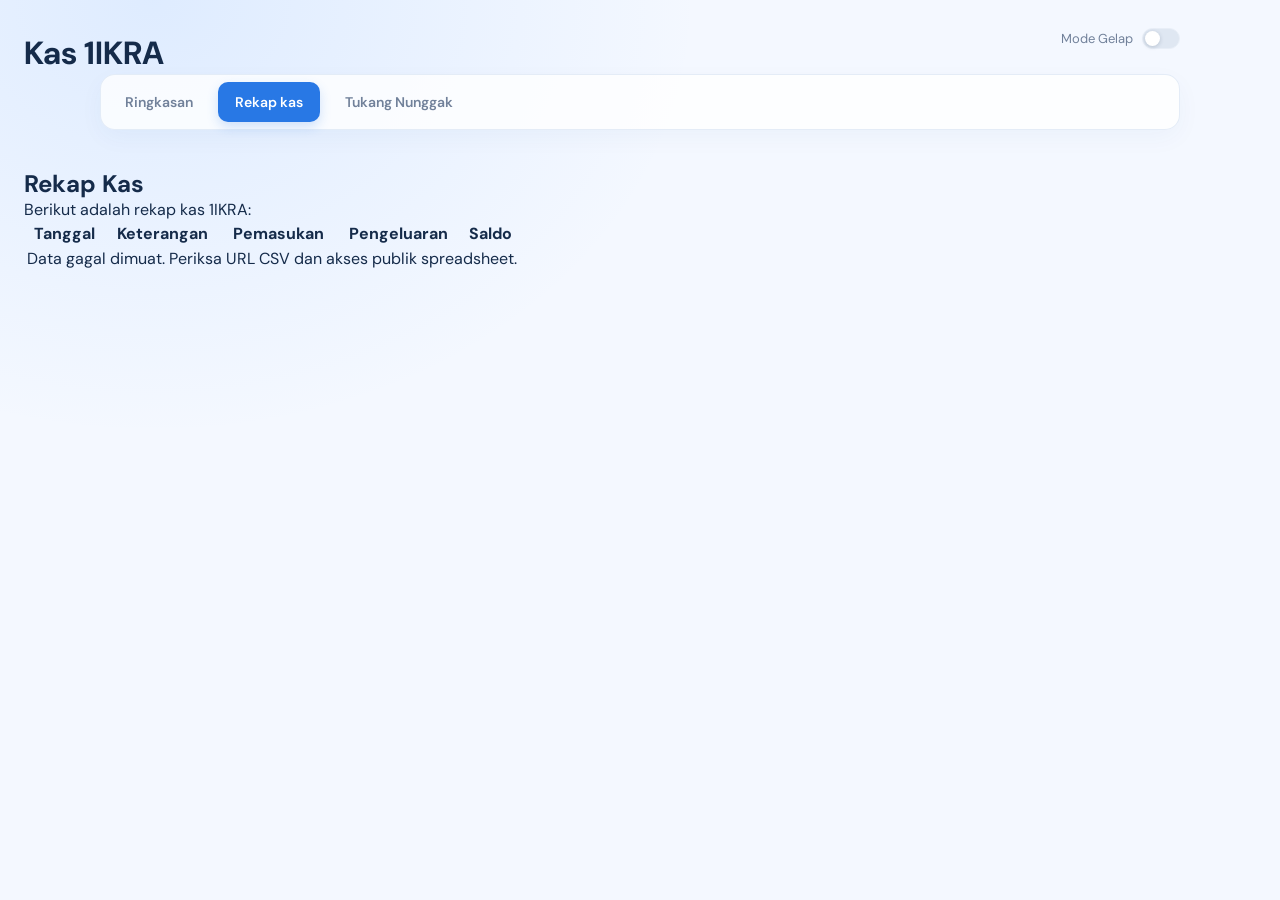
==== rekap kas/index.html @ 18243fe7 "Add files via upload" ====
<!doctype html>
<html lang="id">
  <head>
    <meta charset="UTF-8" />
    <meta name="viewport" content="width=device-width, initial-scale=1.0" />
    <title>Rekap Kas</title>
    <link rel="stylesheet" href="style.css" />
  </head>
  <body>
    <h1>Kas 1IKRA</h1>
    <div id="mode-toggle">
      <label for="mode-switch">Mode Gelap</label>
      <input type="checkbox" id="mode-switch" />
    </div>
    <div id="navbar">
      <a href="main.html">Ringkasan</a
      ><a href="index.html" aria-current="page">Rekap kas</a>
      <a href="nunggak.html">Tukang Nunggak</a>
    </div>
    <section>
      <div id="card">
        <h2>Rekap Kas</h2>
        <p>Berikut adalah rekap kas 1IKRA:</p>
        <div
          class="table-scroll table-scroll--wide"
          role="region"
          aria-label="Tabel rekap kas"
          tabindex="0"
        >
          <table>
            <thead>
              <tr>
                <th>Tanggal</th>
                <th>Keterangan</th>
                <th>Pemasukan</th>
                <th>Pengeluaran</th>
                <th>Saldo</th>
              </tr>
            </thead>
            <tbody id="rekap-table-body">
              <!-- Data akan diisi melalui JavaScript -->
            </tbody>
          </table>
        </div>
      </div>
    </section>
    <script src="app.js" defer></script>
    <script src="theme.js" defer></script>
  </body>
</html>
---- rekap kas/style.css ----
@import url("https://fonts.googleapis.com/css2?family=DM+Sans:wght@400;500;600;700&family=Manrope:wght@500;600;700;800&display=swap");

:root {
  color-scheme: light;
  --background: #f4f8ff;
  --surface: #ffffff;
  --text: #152b4a;
  --muted: #71819a;
  --blue: #2878e5;
  --blue-dark: #1559bd;
  --blue-soft: #eaf3ff;
  --border: #e8eef7;
  --shadow: 0 18px 50px rgba(37, 85, 145, 0.09);
}

:root[data-theme="dark"] {
  color-scheme: dark;
  --background: #0b1423;
  --surface: #121f32;
  --text: #e8f0fc;
  --muted: #9aacc5;
  --blue: #5a9cff;
  --blue-dark: #8bbaff;
  --blue-soft: #1c3150;
  --border: #24364f;
  --shadow: 0 18px 50px rgba(0, 0, 0, 0.24);
}

* {
  box-sizing: border-box;
  margin: 0;
}

body {
  min-width: 320px;
  min-height: 100vh;
  padding: 32px 24px 64px;
  background:
    radial-gradient(
      ellipse at 12% 0%,
      rgba(91, 161, 255, 0.14),
      transparent 34rem
    ),
    var(--background);
  color: var(--text);
  font-family: "DM Sans", sans-serif;
}

:root[data-theme="dark"] body {
  background:
    radial-gradient(
      ellipse at 12% 0%,
      rgba(49, 111, 190, 0.16),
      transparent 34rem
    ),
    var(--background);
}

header,
main,
#navbar {
  width: min(100%, 1080px);
  margin-inline: auto;
}

header {
  min-height: 68px;
  margin-bottom: 28px;
}

.brand {
  display: flex;
  align-items: center;
  gap: 12px;
}

.brand-mark {
  display: grid;
  width: 46px;
  height: 46px;
  place-items: center;
  border-radius: 15px;
  background: linear-gradient(145deg, #4c9cff, #2168d2);
  box-shadow: 0 8px 18px rgba(40, 120, 229, 0.24);
  color: #fff;
  font-family: "Manrope", sans-serif;
  font-size: 20px;
  font-weight: 800;
}

.brand-name {
  font-family: "Manrope", sans-serif;
  font-size: 17px;
  font-weight: 800;
  letter-spacing: -0.04em;
}

.brand-caption {
  margin-top: 2px;
  color: var(--muted);
  font-size: 12px;
}

#mode-toggle {
  position: fixed;
  z-index: 2;
  top: 28px;
  right: max(24px, calc((100vw - 1080px) / 2));
  display: flex;
  align-items: center;
  gap: 9px;
  color: var(--muted);
  font-size: 13px;
}

#mode-switch {
  width: 38px;
  height: 21px;
  margin: 0;
  appearance: none;
  border: 1px solid var(--border);
  border-radius: 20px;
  background: #dfe7f2;
  cursor: pointer;
  transition: background 160ms ease;
}

#mode-switch::before {
  display: block;
  width: 15px;
  height: 15px;
  margin: 2px;
  border-radius: 50%;
  background: #fff;
  box-shadow: 0 1px 4px rgba(21, 43, 74, 0.2);
  content: "";
  transition: transform 160ms ease;
}

#mode-switch:checked {
  border-color: var(--blue);
  background: var(--blue);
}

:root[data-theme="dark"] #mode-switch:not(:checked) {
  background: #34445c;
}

#mode-switch:checked::before {
  transform: translateX(17px);
}

#mode-switch:focus-visible,
#navbar a:focus-visible {
  outline: 3px solid rgba(40, 120, 229, 0.35);
  outline-offset: 3px;
}

#navbar {
  display: flex;
  gap: 8px;
  margin-bottom: 38px;
  padding: 7px;
  border: 1px solid rgba(222, 232, 246, 0.8);
  border-radius: 15px;
  background: rgba(255, 255, 255, 0.78);
  box-shadow: 0 8px 24px rgba(37, 85, 145, 0.04);
}

:root[data-theme="dark"] #navbar {
  border-color: var(--border);
  background: rgba(18, 31, 50, 0.88);
  box-shadow: 0 8px 24px rgba(0, 0, 0, 0.15);
}

#navbar a {
  padding: 11px 17px;
  border-radius: 10px;
  color: var(--muted);
  font-size: 14px;
  font-weight: 600;
  text-decoration: none;
  transition:
    background 160ms ease,
    color 160ms ease;
}

#navbar a:hover {
  background: var(--blue-soft);
  color: var(--blue-dark);
}

#navbar a[aria-current="page"] {
  background: var(--blue);
  color: #fff;
  box-shadow: 0 5px 12px rgba(40, 120, 229, 0.2);
}

.page-heading {
  margin-bottom: 25px;
}

.eyebrow {
  margin-bottom: 8px;
  color: var(--blue);
  font-size: 11px;
  font-weight: 700;
  letter-spacing: 0.14em;
  text-transform: uppercase;
}

.page-heading h1 {
  font-family: "Manrope", sans-serif;
  font-size: clamp(25px, 4vw, 34px);
  font-weight: 800;
  letter-spacing: -0.055em;
}

.page-heading p {
  margin-top: 8px;
  color: var(--muted);
  font-size: 14px;
}

.summary-grid {
  display: grid;
  grid-template-columns: repeat(3, minmax(0, 1fr));
  gap: 20px;
}

.summary-card {
  position: relative;
  overflow: hidden;
  min-height: 195px;
  padding: 24px;
  border: 1px solid var(--border);
  border-radius: 20px;
  background: var(--surface);
  box-shadow: var(--shadow);
  transition:
    transform 180ms ease,
    box-shadow 180ms ease;
}

.summary-card:hover {
  transform: translateY(-4px);
  box-shadow: 0 24px 55px rgba(37, 85, 145, 0.14);
}

.summary-card::after {
  position: absolute;
  right: -28px;
  bottom: -54px;
  width: 145px;
  height: 145px;
  border: 20px solid rgba(40, 120, 229, 0.045);
  border-radius: 50%;
  content: "";
  pointer-events: none;
}

.card-topline {
  display: flex;
  align-items: center;
  justify-content: space-between;
  gap: 12px;
  margin-bottom: 26px;
}

.card-label {
  color: var(--muted);
  font-size: 13px;
  font-weight: 600;
}

.card-icon {
  display: grid;
  width: 42px;
  height: 42px;
  place-items: center;
  border-radius: 13px;
  background: var(--blue-soft);
  color: var(--blue);
  font-size: 20px;
  font-weight: 700;
}

.summary-card h2 {
  position: relative;
  z-index: 1;
  font-family: "Manrope", sans-serif;
  font-size: clamp(22px, 3vw, 29px);
  font-weight: 800;
  letter-spacing: -0.045em;
  overflow-wrap: anywhere;
}

.summary-card .card-note {
  margin-top: 8px;
  color: var(--muted);
  font-size: 12px;
}

.summary-card.balance {
  border-color: transparent;
  background: linear-gradient(145deg, #2878e5, #1559bd);
  color: #fff;
}

.summary-card.balance::after {
  border-color: rgba(255, 255, 255, 0.09);
}

.summary-card.balance .card-label,
.summary-card.balance .card-note {
  color: rgba(255, 255, 255, 0.76);
}

.summary-card.balance .card-icon {
  background: rgba(255, 255, 255, 0.16);
  color: #fff;
}

:root[data-theme="dark"] .summary-card.balance {
  background: linear-gradient(145deg, #2367bd, #17478c);
}

section {
  color: var(--text);
}

#card,
table {
  color: var(--text);
}

table {
  border-color: var(--border);
}

th,
td {
  border-color: var(--border);
}

:root[data-theme="dark"] th {
  background: #1a2a41;
}

:root[data-theme="dark"] tbody tr:nth-child(even) {
  background: #15243a;
}

@media (max-width: 760px) {
  body {
    padding: 24px 18px 48px;
  }

  #mode-toggle {
    position: static;
    justify-content: flex-end;
    margin: -56px 0 31px;
  }

  #navbar {
    margin-bottom: 32px;
  }

  .summary-grid {
    grid-template-columns: 1fr;
    gap: 14px;
  }

  .summary-card {
    min-height: 170px;
  }
}

@media (prefers-reduced-motion: reduce) {
  *,
  *::before,
  *::after {
    scroll-behavior: auto !important;
    transition-duration: 0.01ms !important;
  }
}
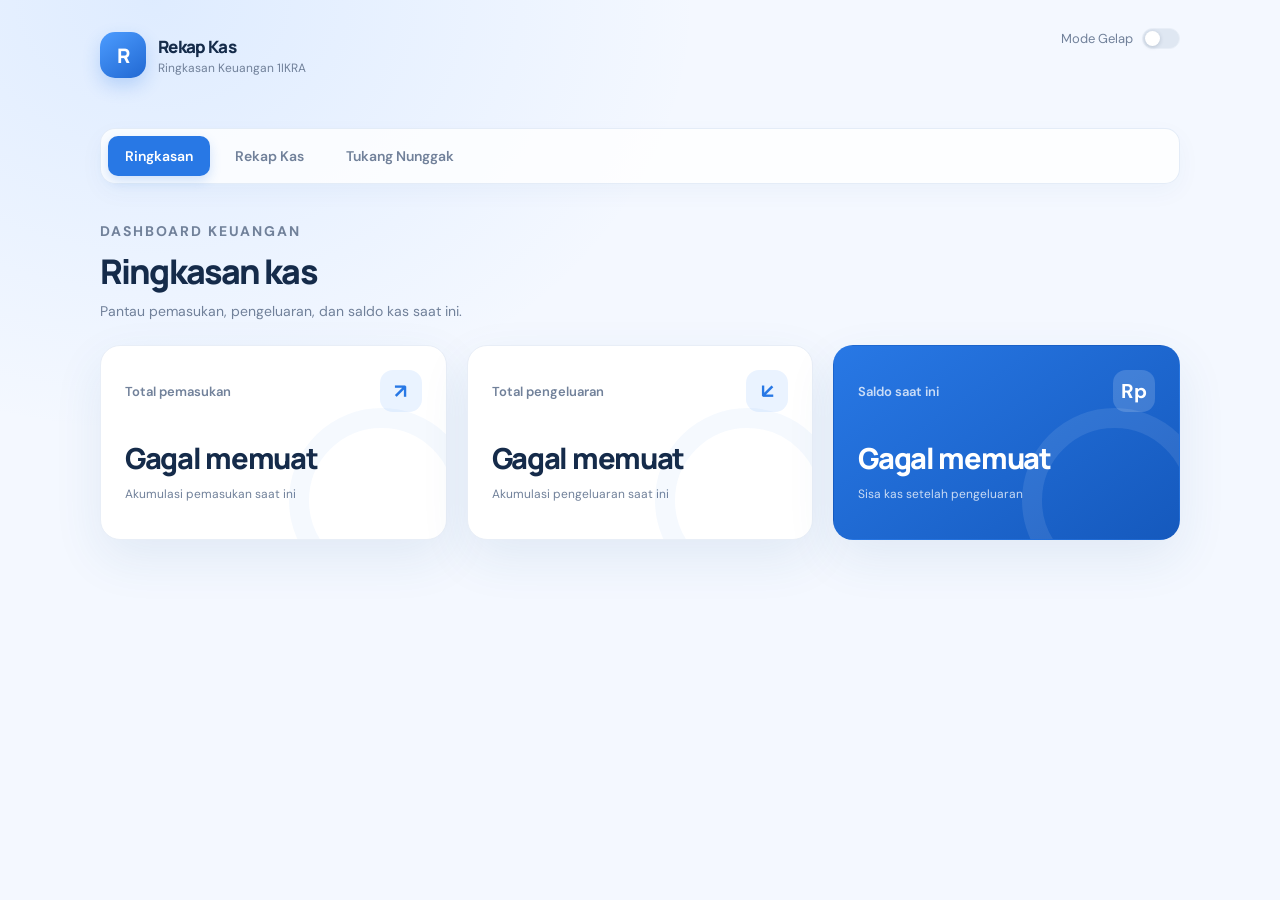
==== commit fb4c92ca: "Add files via upload" ====
--- a/rekap kas/index.html
+++ b/rekap kas/index.html
@@ -3,48 +3,65 @@
   <head>
     <meta charset="UTF-8" />
     <meta name="viewport" content="width=device-width, initial-scale=1.0" />
-    <title>Rekap Kas</title>
-    <link rel="stylesheet" href="style.css" />
+    <meta name="theme-color" content="#f4f8ff" />
+    <title>Rekap Kas | Ringkasan</title>
+    <link rel="stylesheet" href="main.css" />
   </head>
   <body>
-    <h1>Kas 1IKRA</h1>
+    <header>
+      <div class="brand">
+        <div class="brand-mark" aria-hidden="true">R</div>
+        <div>
+          <p class="brand-name">Rekap Kas</p>
+          <p class="brand-caption">Ringkasan Keuangan 1IKRA</p>
+        </div>
+      </div>
+    </header>
     <div id="mode-toggle">
       <label for="mode-switch">Mode Gelap</label>
       <input type="checkbox" id="mode-switch" />
     </div>
     <div id="navbar">
-      <a href="main.html">Ringkasan</a
-      ><a href="index.html" aria-current="page">Rekap kas</a>
+      <a href="index.html" aria-current="page">Ringkasan</a>
+      <a href="main.html">Rekap Kas</a>
       <a href="nunggak.html">Tukang Nunggak</a>
     </div>
-    <section>
-      <div id="card">
-        <h2>Rekap Kas</h2>
-        <p>Berikut adalah rekap kas 1IKRA:</p>
-        <div
-          class="table-scroll table-scroll--wide"
-          role="region"
-          aria-label="Tabel rekap kas"
-          tabindex="0"
-        >
-          <table>
-            <thead>
-              <tr>
-                <th>Tanggal</th>
-                <th>Keterangan</th>
-                <th>Pemasukan</th>
-                <th>Pengeluaran</th>
-                <th>Saldo</th>
-              </tr>
-            </thead>
-            <tbody id="rekap-table-body">
-              <!-- Data akan diisi melalui JavaScript -->
-            </tbody>
-          </table>
+    <main>
+      <section aria-labelledby="summary-title">
+        <div class="page-heading">
+          <p class="eyebrow">Dashboard keuangan</p>
+          <h1 id="summary-title">Ringkasan kas</h1>
+          <p>Pantau pemasukan, pengeluaran, dan saldo kas saat ini.</p>
         </div>
-      </div>
-    </section>
-    <script src="app.js" defer></script>
+        <div class="summary-grid">
+          <article class="summary-card">
+            <div class="card-topline">
+              <p class="card-label">Total pemasukan</p>
+              <span class="card-icon" aria-hidden="true">↗</span>
+            </div>
+            <h2 id="total-pemasukan">-</h2>
+            <p class="card-note">Akumulasi pemasukan saat ini</p>
+          </article>
+          <article class="summary-card">
+            <div class="card-topline">
+              <p class="card-label">Total pengeluaran</p>
+              <span class="card-icon" aria-hidden="true">↙</span>
+            </div>
+            <h2 id="total-pengeluaran">-</h2>
+            <p class="card-note">Akumulasi pengeluaran saat ini</p>
+          </article>
+          <article class="summary-card balance">
+            <div class="card-topline">
+              <p class="card-label">Saldo saat ini</p>
+              <span class="card-icon" aria-hidden="true">Rp</span>
+            </div>
+            <h2 id="saldo">-</h2>
+            <p class="card-note">Sisa kas setelah pengeluaran</p>
+          </article>
+        </div>
+      </section>
+    </main>
+    <script src="main.js" defer></script>
     <script src="theme.js" defer></script>
   </body>
 </html>
--- a/rekap kas/main.css
+++ b/rekap kas/main.css
@@ -0,0 +1,360 @@
+@import url("https://fonts.googleapis.com/css2?family=DM+Sans:wght@400;500;600;700&family=Manrope:wght@500;600;700;800&display=swap");
+
+:root {
+  color-scheme: light;
+  --background: #f4f8ff;
+  --surface: #ffffff;
+  --text: #152b4a;
+  --muted: #71819a;
+  --blue: #2878e5;
+  --blue-dark: #1559bd;
+  --blue-soft: #eaf3ff;
+  --border: #e8eef7;
+  --shadow: 0 18px 50px rgba(37, 85, 145, 0.09);
+}
+
+:root[data-theme="dark"] {
+  color-scheme: dark;
+  --background: #0b1423;
+  --surface: #121f32;
+  --text: #e8f0fc;
+  --muted: #9aacc5;
+  --blue: #5a9cff;
+  --blue-dark: #8bbaff;
+  --blue-soft: #1c3150;
+  --border: #24364f;
+  --shadow: 0 18px 50px rgba(0, 0, 0, 0.24);
+}
+
+* {
+  box-sizing: border-box;
+  margin: 0;
+}
+
+:root[data-theme="dark"] #mode-switch:not(:checked) {
+  background: #34445c;
+}
+
+body {
+  min-width: 320px;
+  min-height: 100vh;
+  padding: 32px 24px 64px;
+  background:
+    radial-gradient(
+      ellipse at 12% 0%,
+      rgba(91, 161, 255, 0.14),
+      transparent 34rem
+    ),
+    var(--background);
+  color: var(--text);
+  font-family: "DM Sans", sans-serif;
+}
+
+:root[data-theme="dark"] body {
+  background:
+    radial-gradient(
+      ellipse at 12% 0%,
+      rgba(49, 111, 190, 0.16),
+      transparent 34rem
+    ),
+    var(--background);
+}
+
+header,
+main,
+#navbar {
+  width: min(100%, 1080px);
+  margin-inline: auto;
+}
+
+header {
+  min-height: 68px;
+  margin-bottom: 28px;
+}
+
+.brand {
+  display: flex;
+  align-items: center;
+  gap: 12px;
+}
+
+.brand-mark {
+  display: grid;
+  width: 46px;
+  height: 46px;
+  place-items: center;
+  border-radius: 15px;
+  background: linear-gradient(145deg, #4c9cff, #2168d2);
+  box-shadow: 0 8px 18px rgba(40, 120, 229, 0.24);
+  color: #fff;
+  font-family: "Manrope", sans-serif;
+  font-size: 20px;
+  font-weight: 800;
+}
+
+.brand-name {
+  font-family: "Manrope", sans-serif;
+  font-size: 17px;
+  font-weight: 800;
+  letter-spacing: -0.04em;
+}
+
+.brand-caption {
+  margin-top: 2px;
+  color: var(--muted);
+  font-size: 12px;
+}
+
+#mode-toggle {
+  position: fixed;
+  z-index: 2;
+  top: 28px;
+  right: max(24px, calc((100vw - 1080px) / 2));
+  display: flex;
+  align-items: center;
+  gap: 9px;
+  color: var(--muted);
+  font-size: 13px;
+}
+
+#mode-switch {
+  width: 38px;
+  height: 21px;
+  margin: 0;
+  appearance: none;
+  border: 1px solid var(--border);
+  border-radius: 20px;
+  background: #dfe7f2;
+  cursor: pointer;
+  transition: background 160ms ease;
+}
+
+#mode-switch::before {
+  display: block;
+  width: 15px;
+  height: 15px;
+  margin: 2px;
+  border-radius: 50%;
+  background: #fff;
+  box-shadow: 0 1px 4px rgba(21, 43, 74, 0.2);
+  content: "";
+  transition: transform 160ms ease;
+}
+
+#mode-switch:checked {
+  border-color: var(--blue);
+  background: var(--blue);
+}
+
+#mode-switch:checked::before {
+  transform: translateX(17px);
+}
+
+#mode-switch:focus-visible,
+#navbar a:focus-visible {
+  outline: 3px solid rgba(40, 120, 229, 0.35);
+  outline-offset: 3px;
+}
+
+#navbar {
+  display: flex;
+  gap: 8px;
+  margin-bottom: 38px;
+  padding: 7px;
+  border: 1px solid rgba(222, 232, 246, 0.8);
+  border-radius: 15px;
+  background: rgba(255, 255, 255, 0.78);
+  box-shadow: 0 8px 24px rgba(37, 85, 145, 0.04);
+}
+
+:root[data-theme="dark"] #navbar {
+  border-color: var(--border);
+  background: rgba(18, 31, 50, 0.88);
+  box-shadow: 0 8px 24px rgba(0, 0, 0, 0.15);
+}
+
+#navbar a {
+  padding: 11px 17px;
+  border-radius: 10px;
+  color: var(--muted);
+  font-size: 14px;
+  font-weight: 600;
+  text-decoration: none;
+  transition:
+    background 160ms ease,
+    color 160ms ease;
+}
+
+#navbar a:hover {
+  background: var(--blue-soft);
+  color: var(--blue-dark);
+}
+
+#navbar a[aria-current="page"] {
+  background: var(--blue);
+  color: #fff;
+  box-shadow: 0 5px 12px rgba(40, 120, 229, 0.2);
+}
+
+.page-heading {
+  margin-bottom: 25px;
+}
+
+.eyebrow {
+  margin-bottom: 8px;
+  color: var(--blue);
+  font-size: 11px;
+  font-weight: 700;
+  letter-spacing: 0.14em;
+  text-transform: uppercase;
+}
+
+.page-heading h1 {
+  font-family: "Manrope", sans-serif;
+  font-size: clamp(25px, 4vw, 34px);
+  font-weight: 800;
+  letter-spacing: -0.055em;
+}
+
+.page-heading p {
+  margin-top: 8px;
+  color: var(--muted);
+  font-size: 14px;
+}
+
+.summary-grid {
+  display: grid;
+  grid-template-columns: repeat(3, minmax(0, 1fr));
+  gap: 20px;
+}
+
+.summary-card {
+  position: relative;
+  overflow: hidden;
+  min-height: 195px;
+  padding: 24px;
+  border: 1px solid var(--border);
+  border-radius: 20px;
+  background: var(--surface);
+  box-shadow: var(--shadow);
+  transition:
+    transform 180ms ease,
+    box-shadow 180ms ease;
+}
+
+.summary-card:hover {
+  transform: translateY(-4px);
+  box-shadow: 0 24px 55px rgba(37, 85, 145, 0.14);
+}
+
+.summary-card::after {
+  position: absolute;
+  right: -28px;
+  bottom: -54px;
+  width: 145px;
+  height: 145px;
+  border: 20px solid rgba(40, 120, 229, 0.045);
+  border-radius: 50%;
+  content: "";
+  pointer-events: none;
+}
+
+.card-topline {
+  display: flex;
+  align-items: center;
+  justify-content: space-between;
+  gap: 12px;
+  margin-bottom: 26px;
+}
+
+.card-label {
+  color: var(--muted);
+  font-size: 13px;
+  font-weight: 600;
+}
+
+.card-icon {
+  display: grid;
+  width: 42px;
+  height: 42px;
+  place-items: center;
+  border-radius: 13px;
+  background: var(--blue-soft);
+  color: var(--blue);
+  font-size: 20px;
+  font-weight: 700;
+}
+
+.summary-card h2 {
+  position: relative;
+  z-index: 1;
+  font-family: "Manrope", sans-serif;
+  font-size: clamp(22px, 3vw, 29px);
+  font-weight: 800;
+  letter-spacing: -0.045em;
+  overflow-wrap: anywhere;
+}
+
+.summary-card .card-note {
+  margin-top: 8px;
+  color: var(--muted);
+  font-size: 12px;
+}
+
+.summary-card.balance {
+  border-color: transparent;
+  background: linear-gradient(145deg, #2878e5, #1559bd);
+  color: #fff;
+}
+
+.summary-card.balance::after {
+  border-color: rgba(255, 255, 255, 0.09);
+}
+
+.summary-card.balance .card-label,
+.summary-card.balance .card-note {
+  color: rgba(255, 255, 255, 0.76);
+}
+
+.summary-card.balance .card-icon {
+  background: rgba(255, 255, 255, 0.16);
+  color: #fff;
+}
+
+:root[data-theme="dark"] .summary-card.balance {
+  background: linear-gradient(145deg, #2367bd, #17478c);
+}
+
+@media (max-width: 760px) {
+  body {
+    padding: 24px 18px 48px;
+  }
+
+  #mode-toggle {
+    position: static;
+    justify-content: flex-end;
+    margin: -56px 0 31px;
+  }
+
+  #navbar {
+    margin-bottom: 32px;
+  }
+
+  .summary-grid {
+    grid-template-columns: 1fr;
+    gap: 14px;
+  }
+
+  .summary-card {
+    min-height: 170px;
+  }
+}
+
+@media (prefers-reduced-motion: reduce) {
+  *,
+  *::before,
+  *::after {
+    scroll-behavior: auto !important;
+    transition-duration: 0.01ms !important;
+  }
+}
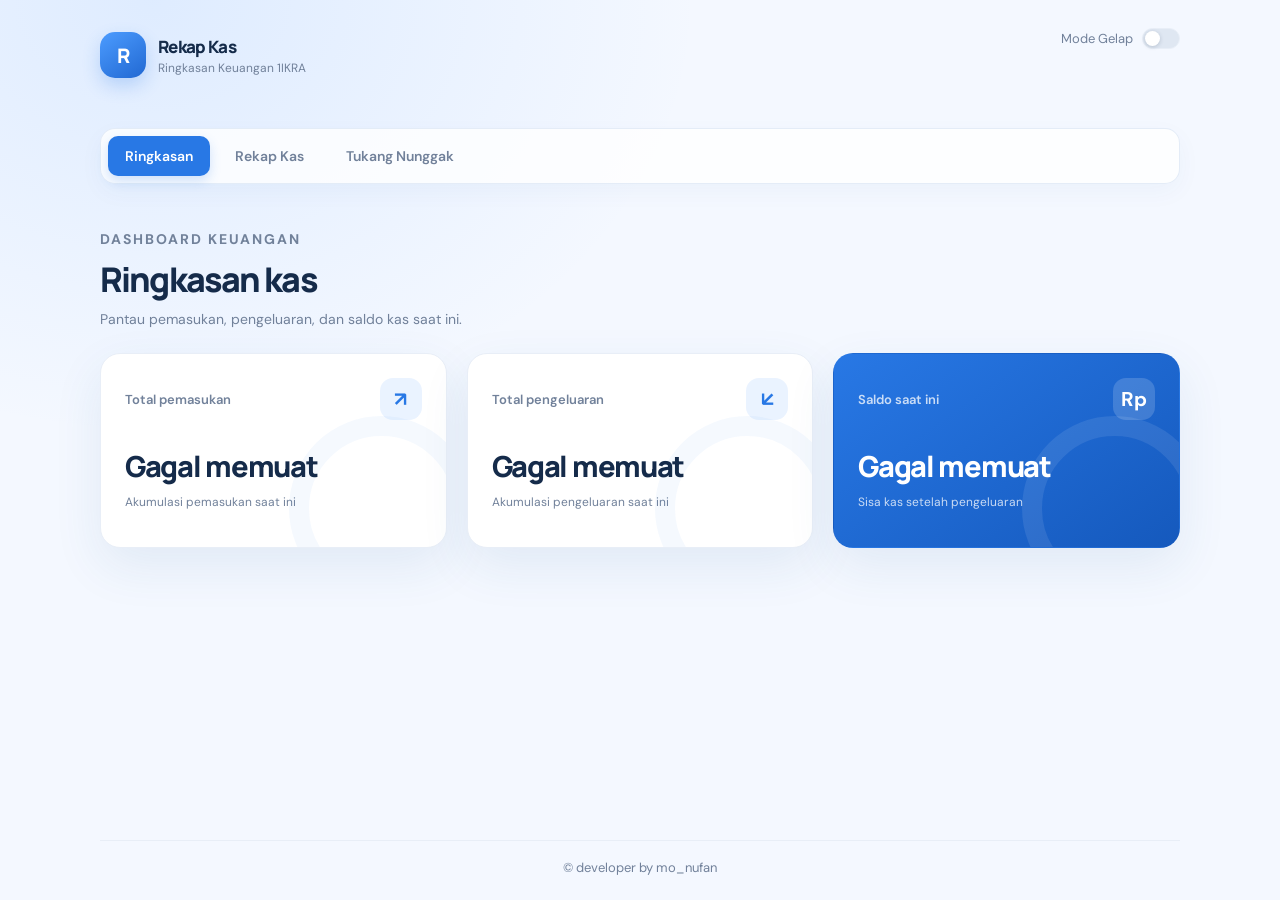
==== commit d7a1fdd0: "perubahan2" ====
--- a/rekap kas/index.html
+++ b/rekap kas/index.html
@@ -61,6 +61,9 @@
         </div>
       </section>
     </main>
+    <footer>
+      <p>© developer by mo_nufan</p>
+    </footer>
     <script src="main.js" defer></script>
     <script src="theme.js" defer></script>
   </body>
--- a/rekap kas/main.css
+++ b/rekap kas/main.css
@@ -36,9 +36,11 @@
 }
 
 body {
+  display: flex;
+  flex-direction: column;
   min-width: 320px;
   min-height: 100vh;
-  padding: 32px 24px 64px;
+  padding: 32px 24px 24px;
   background:
     radial-gradient(
       ellipse at 12% 0%,
@@ -325,9 +327,19 @@
   background: linear-gradient(145deg, #2367bd, #17478c);
 }
 
+footer {
+  width: min(100%, 1080px);
+  margin: auto auto 0;
+  padding: 18px 0 0;
+  border-top: 1px solid var(--border);
+  text-align: center;
+  color: var(--muted);
+  font-size: 13px;
+}
+
 @media (max-width: 760px) {
   body {
-    padding: 24px 18px 48px;
+    padding: 24px 18px;
   }
 
   #mode-toggle {
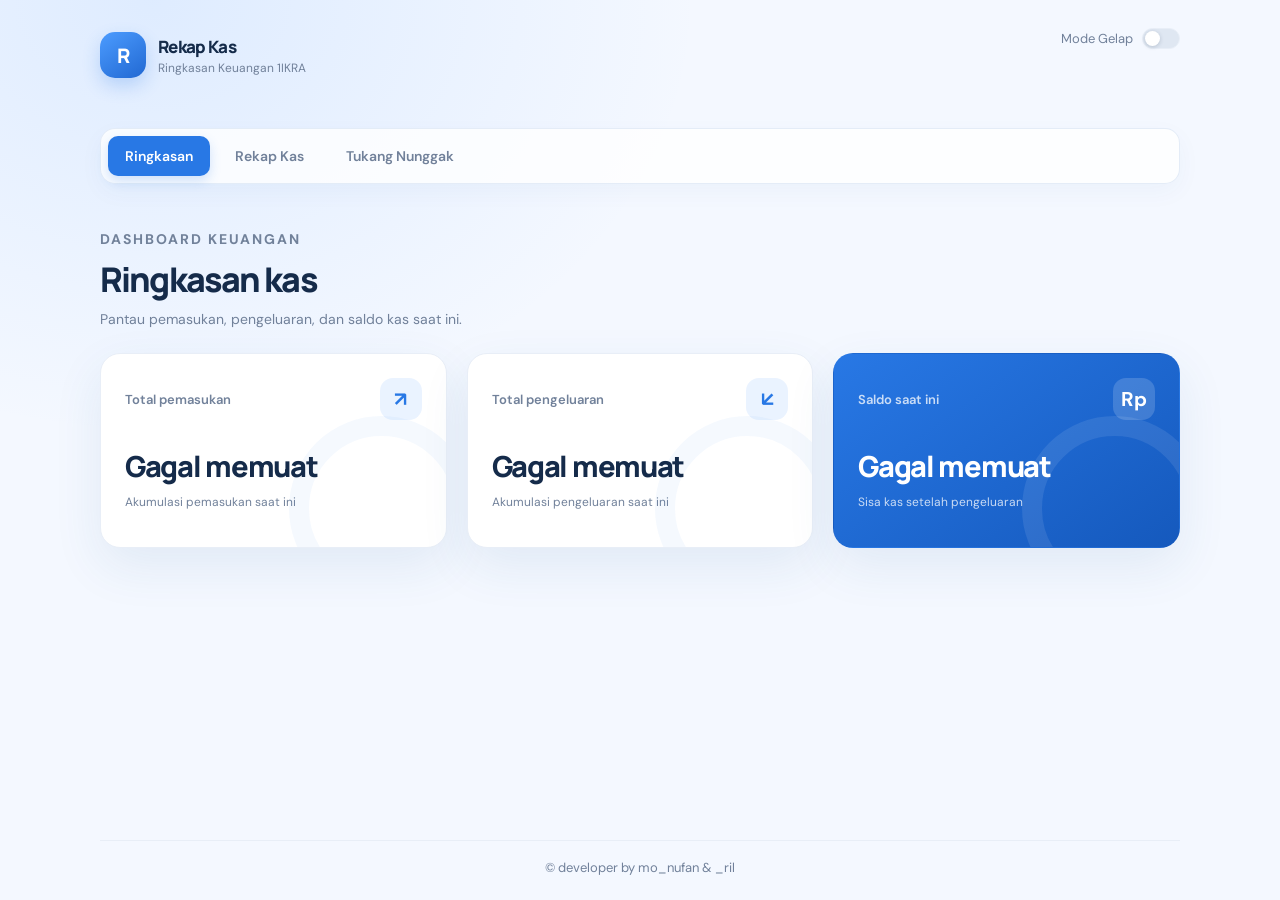
==== commit c0975da3: "Update index.html" ====
--- a/rekap kas/index.html
+++ b/rekap kas/index.html
@@ -62,7 +62,7 @@
       </section>
     </main>
     <footer>
-      <p>© developer by mo_nufan</p>
+      <p>© developer by mo_nufan & _ril</p>
     </footer>
     <script src="main.js" defer></script>
     <script src="theme.js" defer></script>
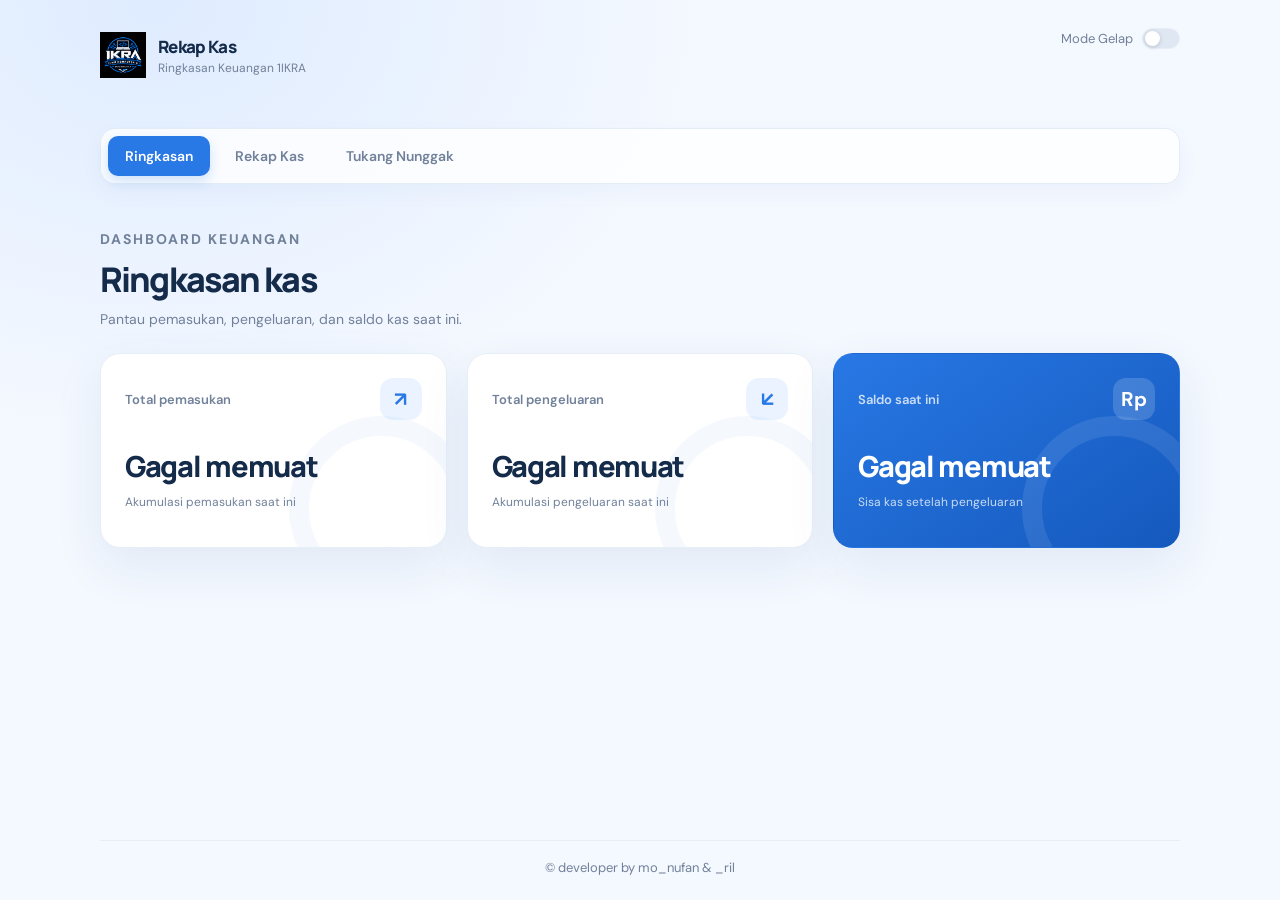
==== commit 4254ebd9: "perbubahan2" ====
--- a/rekap kas/index.html
+++ b/rekap kas/index.html
@@ -10,7 +10,7 @@
   <body>
     <header>
       <div class="brand">
-        <div class="brand-mark" aria-hidden="true">R</div>
+        <img src="assets/logo.png" alt="Logo 1IKRA" class="brand-logo" />
         <div>
           <p class="brand-name">Rekap Kas</p>
           <p class="brand-caption">Ringkasan Keuangan 1IKRA</p>
--- a/rekap kas/main.css
+++ b/rekap kas/main.css
@@ -94,6 +94,14 @@
   font-weight: 800;
 }
 
+.brand-logo {
+  display: block;
+  width: 46px;
+  height: 46px;
+  flex: 0 0 46px;
+  object-fit: contain;
+}
+
 .brand-name {
   font-family: "Manrope", sans-serif;
   font-size: 17px;
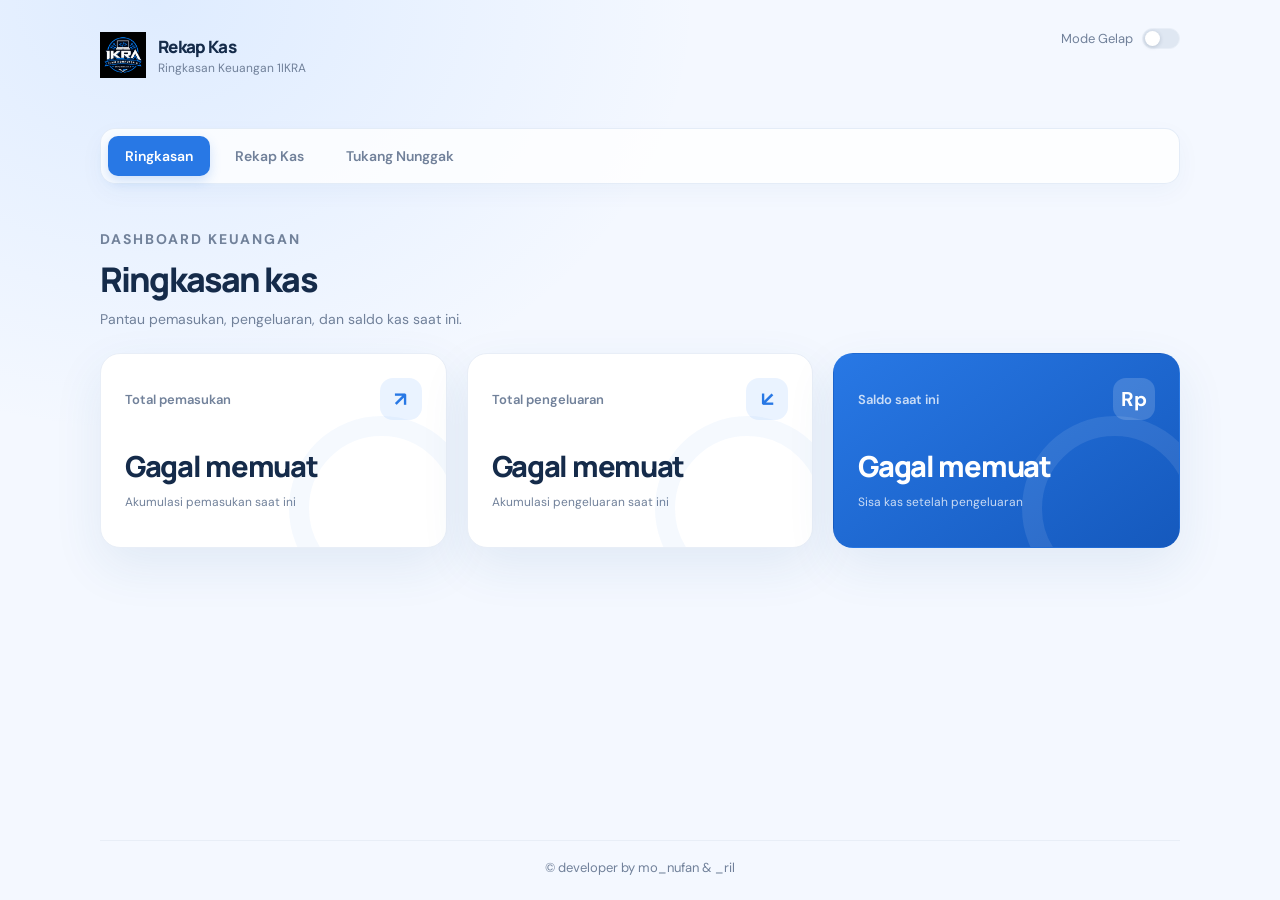
==== commit cd3ee888: "perubahan2" ====
--- a/rekap kas/index.html
+++ b/rekap kas/index.html
@@ -10,7 +10,7 @@
   <body>
     <header>
       <div class="brand">
-        <img src="assets/logo.png" alt="Logo 1IKRA" class="brand-logo" />
+        <img src="assets/logo.webp" alt="Logo 1IKRA" class="brand-logo" />
         <div>
           <p class="brand-name">Rekap Kas</p>
           <p class="brand-caption">Ringkasan Keuangan 1IKRA</p>
